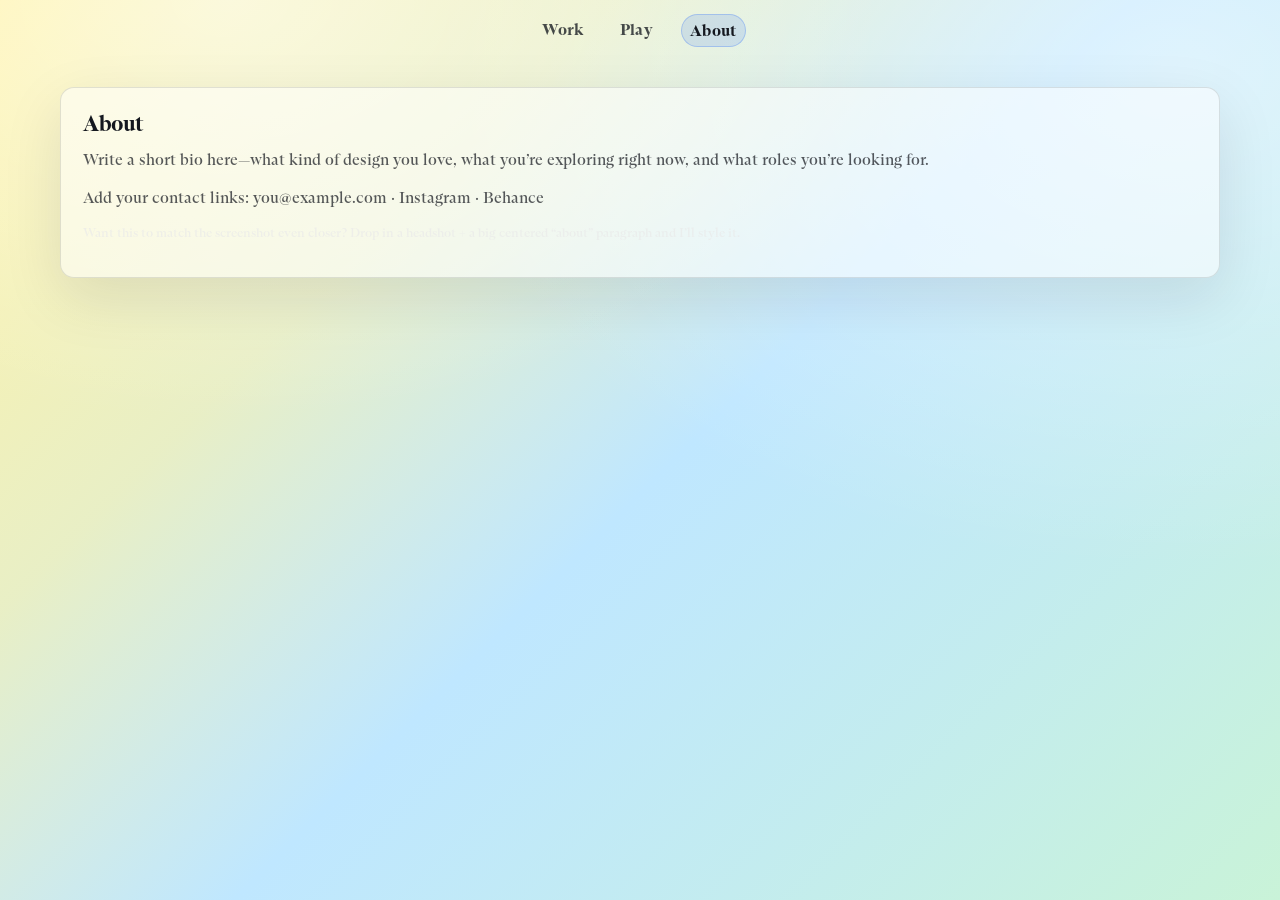
==== about.html @ fd99327b "new" ====
<!doctype html>
<html lang="en">
  <head>
    <meta charset="utf-8" />
    <meta name="viewport" content="width=device-width, initial-scale=1" />
    <title>Portfolio — About</title>
    <meta name="description" content="Graphic design portfolio — About" />
    <link rel="stylesheet" href="styles.css" />
  </head>
  <body>
    <header>
      <div class="wrap">
        <div class="topbar">
          <nav aria-label="Primary">
            <a class="navlink" href="index.html">Work</a>
            <a class="navlink" href="play.html">Play</a>
            <a class="navlink" href="about.html" aria-current="page">About</a>
          </nav>
        </div>
      </div>
    </header>

    <main class="page">
      <div class="wrap">
        <section class="panel">
          <h1>About</h1>
          <p>
            Write a short bio here—what kind of design you love, what you’re exploring right now, and what roles you’re looking for.
          </p>
          <p>
            Add your contact links:
            <a href="mailto:you@example.com">you@example.com</a> ·
            <a href="#" target="_blank" rel="noreferrer">Instagram</a> ·
            <a href="#" target="_blank" rel="noreferrer">Behance</a>
          </p>
          <p class="hint">
            Want this to match the screenshot even closer? Drop in a headshot + a big centered “about” paragraph and I’ll style it.
          </p>
        </section>
      </div>
    </main>
  </body>
</html>
---- styles.css ----
@font-face{
  font-family: "ABC Arizona Serif";
  src: url("assets/fonts/arizona-serif/ABCArizonaSerif-Regular-Trial.otf") format("opentype");
  font-weight: 400;
  font-style: normal;
  font-display: swap;
}
@font-face{
  font-family: "ABC Arizona Serif";
  src: url("assets/fonts/arizona-serif/ABCArizonaSerif-Bold-Trial.otf") format("opentype");
  font-weight: 700;
  font-style: normal;
  font-display: swap;
}

/* Base */
:root{
  --bg1: #fff3a6; /* pastel yellow */
  --bg1b: #bfe7ff; /* light blue */
  --bg2: #c9f3d8; /* light green */
  --text: #15181f;
  --muted: rgba(21,24,31,.72);
  --accent: #0b54ff;
  --titleHover: #ff3b22; /* red-orange */
  --cardRadius: 10px;
  --maxW: 1160px;
}

*{ box-sizing:border-box; }
html,body{ min-height:100%; }
html{
  background:
    radial-gradient(1100px 700px at 18% 0%, rgba(255,255,255,.55), transparent 60%),
    radial-gradient(1200px 800px at 92% 8%, rgba(255,255,255,.50), transparent 62%),
    linear-gradient(
      135deg,
      var(--bg1) 0%,
      color-mix(in srgb, var(--bg1) 65%, var(--bg1b)) 28%,
      var(--bg1b) 52%,
      color-mix(in srgb, var(--bg1b) 60%, var(--bg2)) 74%,
      var(--bg2) 100%
    );
  background-attachment: fixed;
}
body{
  margin:0;
  font-family: "ABC Arizona Serif", ui-serif, Georgia, "Times New Roman", Times, serif;
  min-height: 100vh;
  background: transparent;
  color: var(--text);
}

a{ color: inherit; text-decoration: none; }

/* Layout */
.wrap{
  width: min(var(--maxW), calc(100% - 56px));
  margin: 0 auto;
}

header{
  position: sticky;
  top: 0;
  z-index: 10;
  backdrop-filter: none;
  background: transparent;
  border-bottom: none;
}

.topbar{
  display:flex;
  justify-content:center;
  align-items:center;
  gap: 16px;
  padding: 14px 0;
}

.brand{
  display:flex;
  align-items:center;
  gap: 12px;
  min-width: 180px;
}
.brandMark{
  font-weight: 800;
  letter-spacing: .06em;
  text-transform: uppercase;
  font-size: 22px;
  background: rgba(21,24,31,.92);
  color: #fff;
  padding: 8px 12px;
  border-radius: 8px;
  line-height: 1;
}
.brandSub{
  color: var(--muted);
  font-size: 12px;
  line-height: 1.2;
  max-width: 20ch;
}

nav{
  display:flex;
  gap: 20px;
  justify-content:center;
}
.navlink{
  font-size: 16px;
  letter-spacing: .02em;
  color: rgba(21,24,31,.78);
  padding: 6px 8px;
  border-radius: 999px;
  font-weight: 700;
}
.navlink:hover{ background: rgba(21,24,31,.06); }
.navlink[aria-current="page"]{
  background: rgba(11,84,255,.12);
  color: var(--text);
  border: 1px solid rgba(11,84,255,.22);
}

.sun{
  justify-self:end;
  width: 34px;
  height: 34px;
  border-radius: 999px;
  background:
    radial-gradient(circle at 50% 50%, rgba(0,0,0,.08) 0 34%, transparent 35%),
    radial-gradient(circle at 50% 50%, rgba(255,211,76,1) 0 72%, rgba(255,211,76,.55) 73% 100%);
  box-shadow: 0 0 0 1px rgba(21,24,31,.18), 0 10px 40px rgba(11,84,255,.10);
}
.sun::before{
  content:"";
  display:block;
  width: 100%;
  height: 100%;
  background:
    conic-gradient(from 0deg,
      rgba(255,211,76,.95) 0 10deg, transparent 10deg 20deg,
      rgba(255,211,76,.75) 20deg 30deg, transparent 30deg 40deg,
      rgba(255,211,76,.75) 40deg 50deg, transparent 50deg 60deg,
      rgba(255,211,76,.75) 60deg 70deg, transparent 70deg 80deg,
      rgba(255,211,76,.75) 80deg 90deg, transparent 90deg 100deg,
      rgba(255,211,76,.75) 100deg 110deg, transparent 110deg 120deg,
      rgba(255,211,76,.75) 120deg 130deg, transparent 130deg 140deg,
      rgba(255,211,76,.75) 140deg 150deg, transparent 150deg 160deg,
      rgba(255,211,76,.75) 160deg 170deg, transparent 170deg 180deg,
      rgba(255,211,76,.75) 180deg 190deg, transparent 190deg 200deg,
      rgba(255,211,76,.75) 200deg 210deg, transparent 210deg 220deg,
      rgba(255,211,76,.75) 220deg 230deg, transparent 230deg 240deg,
      rgba(255,211,76,.75) 240deg 250deg, transparent 250deg 260deg,
      rgba(255,211,76,.75) 260deg 270deg, transparent 270deg 280deg,
      rgba(255,211,76,.75) 280deg 290deg, transparent 290deg 300deg,
      rgba(255,211,76,.75) 300deg 310deg, transparent 310deg 320deg,
      rgba(255,211,76,.75) 320deg 330deg, transparent 330deg 340deg,
      rgba(255,211,76,.75) 340deg 350deg, transparent 350deg 360deg);
  mask: radial-gradient(circle at 50% 50%, transparent 0 58%, #000 59%);
  opacity: .9;
}

/* Hero */
.hero{
  padding: 34px 0 22px;
}
.heroInner{
  display:grid;
  grid-template-columns: 1fr;
  gap: 18px;
}
.heroCopy{
  text-align:center;
  max-width: 72ch;
  margin: 0 auto;
}
.heroTitle{
  margin:0;
  font-size: 28px;
  font-weight: 650;
  letter-spacing: -.02em;
}
.heroTitle .accent{
  background: linear-gradient(90deg, rgba(11,84,255,.14), rgba(11,84,255,.04));
  box-shadow: inset 0 -10px 0 rgba(11,84,255,.16);
  border-radius: 6px;
  padding: 0 6px;
}
.heroBody{
  margin: 10px 0 0;
  color: var(--muted);
  font-size: 16px;
  line-height: 1.55;
}

/* Work grid */
.grid{
  padding: 10px 0 60px;
}
.cards{
  display:grid;
  grid-template-columns: repeat(3, minmax(0, 1fr));
  gap: 26px;
}
@media (max-width: 980px){
  .cards{ grid-template-columns: repeat(2, minmax(0, 1fr)); }
}
@media (max-width: 640px){
  .wrap{ width: min(var(--maxW), calc(100% - 34px)); }
  .cards{ grid-template-columns: 1fr; }
}

.card{
  display:flex;
  flex-direction:column;
  gap: 19px;
}
.card--offset{
  transform: translateY(var(--offsetY, 0px));
}
@media (max-width: 980px){
  .card--offset{ transform: none; }
}
.thumb{
  border-radius: 0;
  overflow:hidden;
  background: rgba(255,255,255,.92);
  border: none;
  aspect-ratio: 3 / 4;
  position: relative;
  box-shadow:
    0 20px 45px rgba(0,0,0,.25),
    0 2px 0 rgba(255,255,255,.10) inset;
}
.thumb::after{
  content:"";
  position:absolute;
  inset:0;
  background: radial-gradient(800px 320px at 10% 10%, rgba(255,255,255,.12), transparent 60%);
  pointer-events:none;
}
.thumbImg{
  width:100%;
  height:100%;
  object-fit: cover;
  display:block;
  filter: saturate(1.02) contrast(1.02);
  transform: scale(1);
  transition: transform 220ms ease-in;
}
.thumbImg--contain{
  object-fit: contain;
  background: rgba(255,255,255,.95);
  filter: none;
}
.thumb--contain::after{
  opacity: .35;
}
.thumb .pdfPreview{
  width: 100%;
  height: 100%;
  display: block;
  border: 0;
  pointer-events: none;
  background: #fff;
  transform: scale(1);
  transition: transform 220ms ease-in;
}
.thumb.placeholder{
  background:
    linear-gradient(135deg, rgba(255,255,255,.70), rgba(255,255,255,.22)),
    radial-gradient(700px 400px at 20% 20%, rgba(11,84,255,.12), transparent 55%),
    rgba(255,255,255,.35);
}

.meta{
  display:flex;
  flex-direction:column;
  gap: 4px;
}
.metaTop{
  font-size: 13px;
  color: rgba(21,24,31,.70);
}
.metaTitle{
  font-size: 15px;
  font-weight: 700;
  letter-spacing: -.01em;
  transition: color 220ms ease-in;
}

.cardLink{
  display:block;
  border-radius: 0;
  padding: 10px;
  margin: -10px;
  transition: background .15s ease, transform .15s ease;
}
.cardLink:hover{
  transform: translateY(-1px);
}
.cardLink:hover .thumbImg,
.cardLink:hover .pdfPreview{
  transform: scale(1.04);
}
.cardLink:hover .metaTitle{
  color: var(--titleHover);
}
.cardLink:focus-visible{
  outline: 2px solid rgba(11,84,255,.45);
  outline-offset: 3px;
}

/* Play page */
.playCards{
  user-select: none;
}
.playCards{
  grid-template-columns: 1.15fr 1fr 1fr;
  align-items: start;
}
.playIntro{
  margin: 6px 0 18px;
  font-size: 16px;
  line-height: 1.35;
  color: rgba(21,24,31,.78);
  letter-spacing: .01em;
}
.rippleChar{
  display: inline-block;
  transform: translateY(10px);
  opacity: 0;
}
.rippleReady .rippleChar{
  animation: rippleUp 520ms cubic-bezier(.2,.9,.2,1) forwards;
  animation-delay: calc(var(--i) * 22ms);
}
@keyframes rippleUp{
  0%{ transform: translateY(10px); opacity: 0; }
  55%{ opacity: 1; }
  100%{ transform: translateY(0px); opacity: 1; }
}
.playItem{
  touch-action: none;
  cursor: grab;
  will-change: transform;
  position: relative;
  z-index: 1;
}
.playItem--dragging{
  cursor: grabbing;
}
.playThumb::after{
  opacity: 0;
}
.playThumb .thumbImg{
  object-fit: contain;
  background: transparent;
  filter: none;
}

/* Page content */
.page{
  padding: 26px 0 60px;
}
.panel{
  border-radius: 14px;
  border: 1px solid rgba(21,24,31,.12);
  background: rgba(255,255,255,.52);
  box-shadow: 0 20px 60px rgba(21,24,31,.10);
  padding: 22px;
}
.panel h1{
  margin: 0 0 10px;
  font-size: 22px;
  letter-spacing: -.02em;
}
.panel p{
  margin: 0 0 12px;
  color: var(--muted);
  line-height: 1.6;
}
.panel .hint{
  font-size: 13px;
  color: rgba(233,233,233,.68);
}
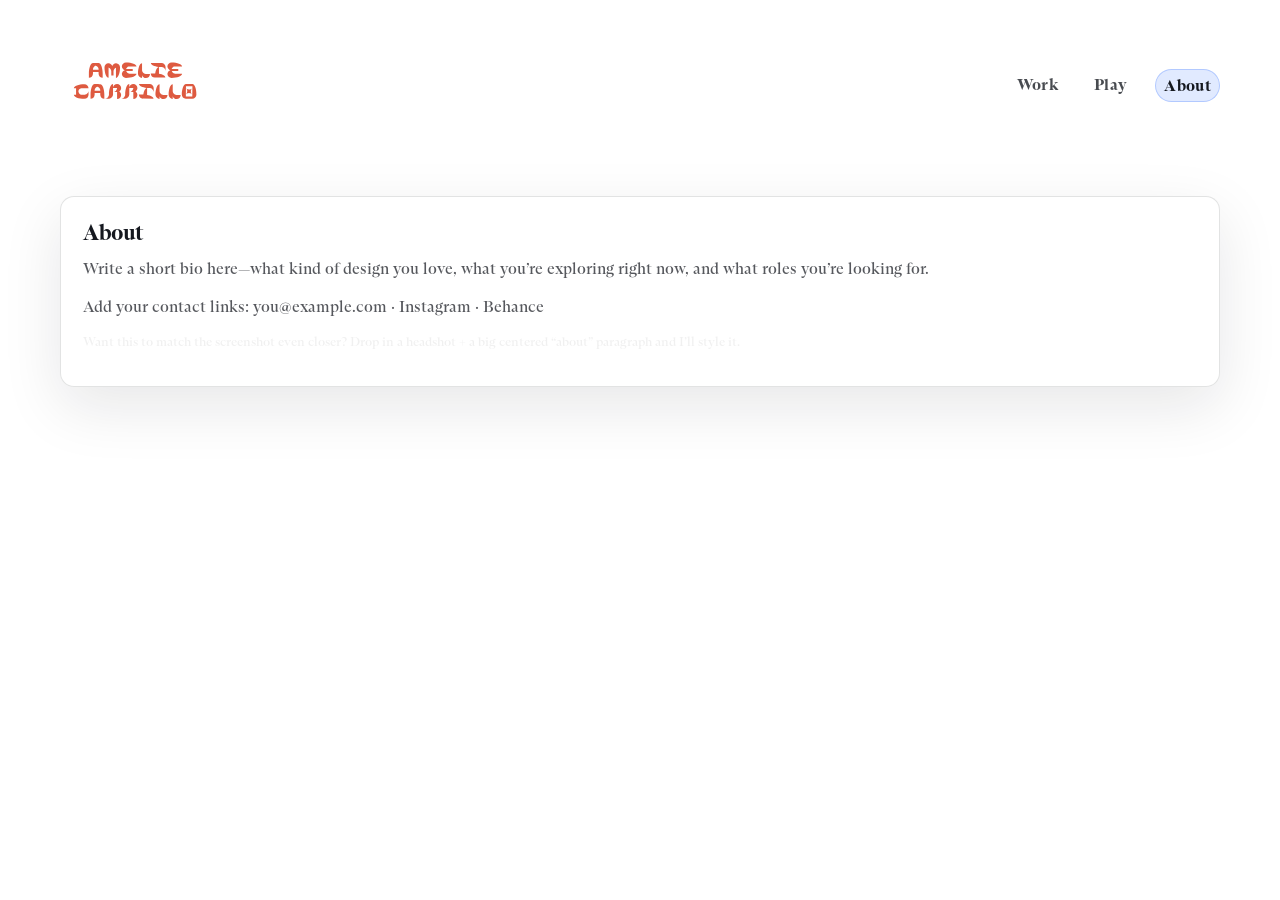
==== commit 2b8eb1d1: "new layout" ====
--- a/about.html
+++ b/about.html
@@ -11,6 +11,9 @@
     <header>
       <div class="wrap">
         <div class="topbar">
+          <a class="cornerLogo" href="index.html" aria-label="Home">
+            <img src="assets/ameliec-02.svg" alt="" />
+          </a>
           <nav aria-label="Primary">
             <a class="navlink" href="index.html">Work</a>
             <a class="navlink" href="play.html">Play</a>
--- a/styles.css
+++ b/styles.css
@@ -29,24 +29,14 @@
 *{ box-sizing:border-box; }
 html,body{ min-height:100%; }
 html{
-  background:
-    radial-gradient(1100px 700px at 18% 0%, rgba(255,255,255,.55), transparent 60%),
-    radial-gradient(1200px 800px at 92% 8%, rgba(255,255,255,.50), transparent 62%),
-    linear-gradient(
-      135deg,
-      var(--bg1) 0%,
-      color-mix(in srgb, var(--bg1) 65%, var(--bg1b)) 28%,
-      var(--bg1b) 52%,
-      color-mix(in srgb, var(--bg1b) 60%, var(--bg2)) 74%,
-      var(--bg2) 100%
-    );
-  background-attachment: fixed;
+  background: #fff;
+  scroll-behavior: smooth;
 }
 body{
   margin:0;
   font-family: "ABC Arizona Serif", ui-serif, Georgia, "Times New Roman", Times, serif;
   min-height: 100vh;
-  background: transparent;
+  background: #fff;
   color: var(--text);
 }
 
@@ -58,21 +48,203 @@
   margin: 0 auto;
 }
 
-header{
-  position: sticky;
-  top: 0;
-  z-index: 10;
+header{ position: static; }
+main{ padding-top: 0; }
+
+/* Home top (SVG layout) */
+.homeTop{
+  min-height: 100vh;
+  display: flex;
+  align-items: center;
+  padding: 24px 0;
+  margin-bottom: 2in;
+}
+.homeTop .wrap{
+  /* ~1cm margins on each side. */
+  width: calc(100% - 2cm);
+  max-width: none;
+}
+.homeStage{
+  position: relative;
+  width: 100%;
+  height: min(92vh, 760px);
+  max-height: 92vh;
+  /* Keep a consistent vertical reading order across breakpoints */
+  --aboutTop: calc(18% + 48px + 1cm);
+  --pinsTop: calc(var(--aboutTop) + 26vh + 1.5cm);
+  /* Group horizontal offsets (move sets toward center together) */
+  --topGroupX: 8%;
+  --pinsGroupX: 6%;
+}
+
+/* Top-left mini nav */
+.homeName{
+  position: absolute;
+  left: 0;
+  top: -44px;
+  z-index: 6;
+  font-weight: 700;
+  font-size: 16px;
+  letter-spacing: .02em;
+  padding: 0;
+  color: rgba(21,24,31,.90);
+}
+.miniNav{
+  position: absolute;
+  right: 0;
+  top: -44px;
+  display: flex;
+  gap: 14px;
+  align-items: center;
+  z-index: 5;
+}
+.miniNavLink{
+  font-weight: 700;
+  font-size: 16px;
+  letter-spacing: .02em;
+  padding: 8px 10px;
+  border-radius: 999px;
+  background: rgba(255,255,255,.86);
+  border: 1px solid rgba(21,24,31,.12);
+}
+.miniNavLink:hover{ background: rgba(21,24,31,.06); }
+.miniNavLink:focus-visible{
+  outline: 2px solid rgba(11,84,255,.45);
+  outline-offset: 3px;
+}
+.homeNametag{
+  position: absolute;
+  left: calc(0% + var(--topGroupX));
+  top: 2%;
+  width: min(70%, 920px);
+  height: auto;
+  transform: rotate(-5deg) scale(1);
+  transform-origin: 10% 10%;
+  z-index: 1;
+}
+.homeAboutText{
+  position: absolute;
+  left: calc(34% + var(--topGroupX));
+  right: auto;
+  top: var(--aboutTop);
+  width: min(66%, 840px);
+  height: auto;
+  transform: rotate(6deg) scale(1);
+  transform-origin: 90% 10%;
+  z-index: 3;
+}
+.homePin{
+  position: absolute;
+  display: inline-flex;
+  align-items: center;
+  justify-content: center;
+  width: min(52%, 700px);
+  height: auto;
+  cursor: pointer;
+  transition: transform 160ms ease;
+}
+.homePin img{
+  transform: scale(1);
+  transform-origin: center;
+}
+.homePin img{
+  width: 100%;
+  height: auto;
+  display: block;
+}
+.homePin:hover{ transform: translateY(-2px); }
+.homePin:focus-visible{
+  outline: 2px solid rgba(11,84,255,.45);
+  outline-offset: 6px;
+  border-radius: 10px;
+}
+.homePin--work{ left: calc(10% + var(--pinsGroupX)); top: 56%; --pin-rot: -8deg; transform: rotate(var(--pin-rot)); }
+.homePin--play{ left: calc(20% + var(--pinsGroupX)); top: 58%; --pin-rot: 8deg; transform: rotate(var(--pin-rot)); }
+.homePin--resume{ left: calc(58% + var(--pinsGroupX)); top: 56%; --pin-rot: -6deg; transform: rotate(var(--pin-rot)); width: min(52%, 700px); }
+
+@media (max-width: 820px){
+  .homeStage{
+    --topGroupX: 4%;
+    --pinsGroupX: 3%;
+  }
+}
+
+.homePin:hover{ transform: translateY(-2px) rotate(var(--pin-rot, 0deg)); }
+
+/* Pins always live under about.svg */
+.homePin--work{ top: calc(var(--pinsTop) - 1cm); z-index: 2; }
+.homePin--play{ top: calc(var(--pinsTop) + 0.4cm); z-index: 2; }
+.homePin--resume{ top: calc(var(--pinsTop) - 0.2cm); z-index: 2; }
+
+@media (max-width: 820px){
+  .homeStage{
+    --pinsTop: calc(var(--aboutTop) + 30vh + 1.5cm);
+  }
+}
+
+@media (max-width: 520px){
+  .homeStage{
+    --pinsTop: calc(var(--aboutTop) + 32vh + 1.5cm);
+  }
+}
+
+@media (max-width: 820px){
+  .homeStage{ height: min(92vh, 680px); }
+  .homeNametag{ width: min(84%, 860px); }
+  .homeAboutText{ width: min(96%, 1120px); top: 26%; }
+  .homePin{ width: min(60%, 700px); }
+  .homePin--work{ left: 6%; top: 62%; }
+  .homePin--play{ left: 38%; top: 66%; }
+  .homePin--resume{ width: min(56%, 700px); left: 58%; top: 52%; }
+}
+@media (max-width: 520px){
+  .wrap{ width: min(var(--maxW), calc(100% - 28px)); }
+  .homeStage{ height: 92vh; }
+  .homeNametag{ left: -2%; top: 0%; width: 104%; }
+  .homeAboutText{ right: -4%; top: 28%; width: 112%; }
+  .homePin{ width: 74vw; }
+  .homePin--work{ left: -2%; top: 62%; }
+  .homePin--play{ left: 28%; top: 66%; }
+  .homePin--resume{ width: 70vw; left: 44%; top: 48%; }
+}
+
+.cornerLogo{
+  display: inline-flex;
+  align-items: center;
+  justify-content: center;
+  width: 150px;
+  height: 150px;
+  padding: 0;
+  border-radius: 0;
+  background: transparent;
   backdrop-filter: none;
-  background: transparent;
-  border-bottom: none;
+  box-shadow: none;
+  flex: 0 0 auto;
+}
+.cornerLogo img{
+  width: 100%;
+  height: 100%;
+  display: block;
+  object-fit: contain;
+}
+.cornerLogo:focus-visible{
+  outline: 2px solid rgba(11,84,255,.55);
+  outline-offset: 4px;
+}
+@media (max-width: 640px){
+  .cornerLogo{
+    width: 112px;
+    height: 112px;
+    border-radius: 0;
+  }
 }
 
 .topbar{
   display:flex;
-  justify-content:center;
+  justify-content:space-between;
   align-items:center;
   gap: 16px;
-  padding: 14px 0;
+  padding: 10px 0;
 }
 
 .brand{
@@ -102,7 +274,7 @@
 nav{
   display:flex;
   gap: 20px;
-  justify-content:center;
+  justify-content:flex-end;
 }
 .navlink{
   font-size: 16px;
@@ -197,7 +369,7 @@
 }
 .cards{
   display:grid;
-  grid-template-columns: repeat(3, minmax(0, 1fr));
+  grid-template-columns: repeat(2, minmax(0, 1fr));
   gap: 26px;
 }
 @media (max-width: 980px){
@@ -206,12 +378,17 @@
 @media (max-width: 640px){
   .wrap{ width: min(var(--maxW), calc(100% - 34px)); }
   .cards{ grid-template-columns: 1fr; }
+
+  /* Tighten the vertical gap between these two specific works when stacked. */
+  .cards > .card[data-work-id="final-102-project"] + .card[data-work-id="fuse-typeface"]{
+    margin-top: -12px;
+  }
 }
 
 .card{
   display:flex;
   flex-direction:column;
-  gap: 19px;
+  gap: 0;
 }
 .card--offset{
   transform: translateY(var(--offsetY, 0px));
@@ -242,9 +419,30 @@
   height:100%;
   object-fit: cover;
   display:block;
-  filter: saturate(1.02) contrast(1.02);
-  transform: scale(1);
+  image-rendering: auto;
+  transform: translateZ(0);
+  backface-visibility: hidden;
   transition: transform 220ms ease-in;
+}
+
+.thumbOverlay{
+  position:absolute;
+  inset:0;
+  display:flex;
+  align-items:flex-end;
+  justify-content:flex-start;
+  padding: 14px;
+  opacity: 0;
+  transition: opacity 180ms ease-in;
+  background: linear-gradient(180deg, rgba(0,0,0,0) 45%, rgba(0,0,0,.42) 100%);
+  pointer-events:none;
+}
+.thumbOverlayTitle{
+  color: rgba(255,255,255,.92);
+  font-size: 16px;
+  font-weight: 700;
+  letter-spacing: -.01em;
+  text-shadow: 0 10px 30px rgba(0,0,0,.35);
 }
 .thumbImg--contain{
   object-fit: contain;
@@ -299,10 +497,11 @@
 }
 .cardLink:hover .thumbImg,
 .cardLink:hover .pdfPreview{
-  transform: scale(1.04);
-}
-.cardLink:hover .metaTitle{
-  color: var(--titleHover);
+  transform: scale(1.02);
+}
+.cardLink:hover .thumbOverlay,
+.cardLink:focus-visible .thumbOverlay{
+  opacity: 1;
 }
 .cardLink:focus-visible{
   outline: 2px solid rgba(11,84,255,.45);
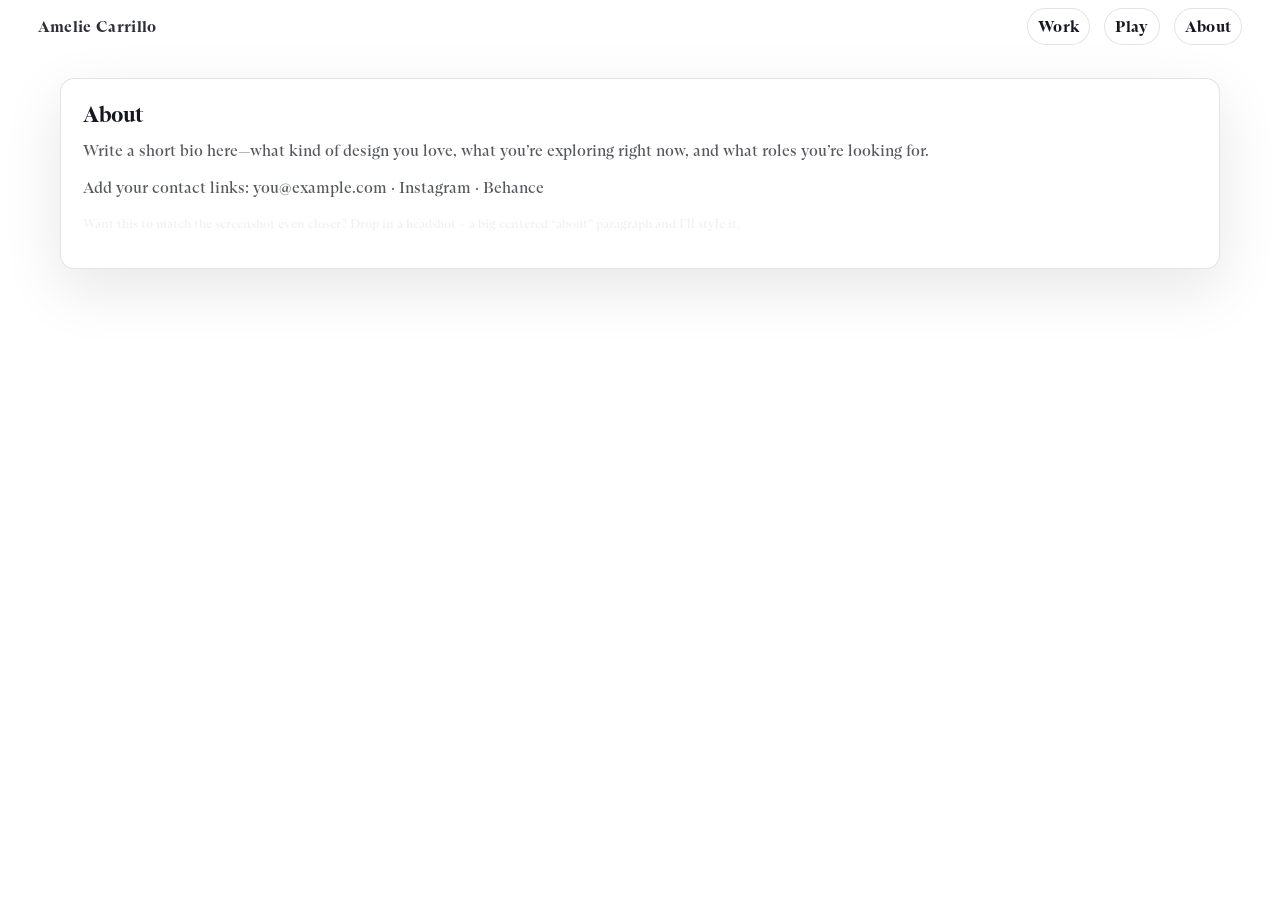
==== commit f88556ec: "new" ====
--- a/about.html
+++ b/about.html
@@ -8,20 +8,14 @@
     <link rel="stylesheet" href="styles.css" />
   </head>
   <body>
-    <header>
-      <div class="wrap">
-        <div class="topbar">
-          <a class="cornerLogo" href="index.html" aria-label="Home">
-            <img src="assets/ameliec-02.svg" alt="" />
-          </a>
-          <nav aria-label="Primary">
-            <a class="navlink" href="index.html">Work</a>
-            <a class="navlink" href="play.html">Play</a>
-            <a class="navlink" href="about.html" aria-current="page">About</a>
-          </nav>
-        </div>
-      </div>
-    </header>
+    <div class="homeTopBar" aria-label="Top navigation">
+      <a class="homeName" href="index.html#top">Amelie Carrillo</a>
+      <nav class="miniNav" aria-label="Primary">
+        <a class="miniNavLink" href="index.html#workStart">Work</a>
+        <a class="miniNavLink" href="play.html">Play</a>
+        <a class="miniNavLink" href="about.html" aria-current="page">About</a>
+      </nav>
+    </div>
 
     <main class="page">
       <div class="wrap">
--- a/styles.css
+++ b/styles.css
@@ -38,9 +38,30 @@
   min-height: 100vh;
   background: #fff;
   color: var(--text);
+  cursor: url("assets/cursor.svg") 8 8, auto;
 }
 
 a{ color: inherit; text-decoration: none; }
+
+/* Use custom cursor on interactive elements too */
+a, button, [role="button"], .homePin, .miniNavLink, .siteTopNav a{
+  cursor: url("assets/cursor.svg") 8 8, pointer;
+}
+
+/* Play page background (match Play card colors) */
+body.playPage{
+  background:
+    radial-gradient(900px 520px at 45% 38%, rgba(119,192,67,.65), transparent 62%),
+    radial-gradient(1100px 700px at 70% 60%, rgba(254,238,64,.70), transparent 60%),
+    #fff;
+}
+
+html.playPage{
+  background:
+    radial-gradient(900px 520px at 45% 38%, rgba(119,192,67,.65), transparent 62%),
+    radial-gradient(1100px 700px at 70% 60%, rgba(254,238,64,.70), transparent 60%),
+    #fff;
+}
 
 /* Layout */
 .wrap{
@@ -51,6 +72,28 @@
 header{ position: static; }
 main{ padding-top: 0; }
 
+/* Top corners bar (Play/About) aligned like index */
+.homeTopBar{
+  position: fixed;
+  top: 0.2cm;
+  left: 1cm;
+  right: 1cm;
+  z-index: 2500;
+}
+.homeTopBar .homeName,
+.homeTopBar .miniNav{
+  position: static;
+}
+.homeTopBar{
+  display: flex;
+  align-items: center;
+  justify-content: space-between;
+  gap: 16px;
+}
+/* Avoid content under fixed bar on non-index pages */
+.homeTopBar + main{
+  padding-top: calc(1cm + 40px);
+}
 /* Home top (SVG layout) */
 .homeTop{
   min-height: 100vh;
@@ -183,29 +226,150 @@
 }
 
 @media (max-width: 520px){
+  /* Thin screens: stack squares assets vertically (no overlap) */
+  .homeTop{ margin-bottom: 1.2in; }
+
   .homeStage{
-    --pinsTop: calc(var(--aboutTop) + 32vh + 1.5cm);
-  }
-}
-
-@media (max-width: 820px){
-  .homeStage{ height: min(92vh, 680px); }
-  .homeNametag{ width: min(84%, 860px); }
-  .homeAboutText{ width: min(96%, 1120px); top: 26%; }
-  .homePin{ width: min(60%, 700px); }
-  .homePin--work{ left: 6%; top: 62%; }
-  .homePin--play{ left: 38%; top: 66%; }
-  .homePin--resume{ width: min(56%, 700px); left: 58%; top: 52%; }
-}
-@media (max-width: 520px){
-  .wrap{ width: min(var(--maxW), calc(100% - 28px)); }
-  .homeStage{ height: 92vh; }
-  .homeNametag{ left: -2%; top: 0%; width: 104%; }
-  .homeAboutText{ right: -4%; top: 28%; width: 112%; }
-  .homePin{ width: 74vw; }
-  .homePin--work{ left: -2%; top: 62%; }
-  .homePin--play{ left: 28%; top: 66%; }
-  .homePin--resume{ width: 70vw; left: 44%; top: 48%; }
+    height: auto;
+    max-height: none;
+    display: flex;
+    flex-direction: column;
+    align-items: center;
+    justify-content: flex-start;
+    gap: 6px;
+    padding-top: 56px;
+  }
+
+  .homeNametag,
+  .homeAboutText,
+  .homePin{
+    position: static;
+    left: auto;
+    right: auto;
+    top: auto;
+  }
+
+  .homeNametag{
+    width: min(92vw, 520px);
+    transform: rotate(-5deg) scale(1);
+  }
+
+  .homeAboutText{
+    width: min(92vw, 520px);
+    transform: rotate(6deg) scale(1);
+  }
+
+  .homePin{
+    width: min(84vw, 420px);
+    transform: rotate(var(--pin-rot, 0deg));
+  }
+}
+
+/* Text logo replacement */
+.cornerLogoText{
+  font-weight: 700;
+  font-size: 16px;
+  letter-spacing: .02em;
+  padding: 8px 0;
+  display: inline-flex;
+  align-items: center;
+  color: rgba(21,24,31,.90);
+}
+
+/* Work modal (full page overlay) */
+.workModalOverlay{
+  position: fixed;
+  inset: 0;
+  background: rgba(0,0,0,.06);
+  z-index: 4000;
+  opacity: 0;
+  transition: opacity 220ms ease;
+}
+.workModalOverlay--open{ opacity: 1; }
+.workModal{
+  position: absolute;
+  inset: 0;
+  background: #fff;
+  border-left: 1px solid rgba(21,24,31,.10);
+  border-right: 1px solid rgba(21,24,31,.10);
+  transform: translateY(14px);
+  transition: transform 220ms ease;
+  overflow: auto;
+}
+.workModalOverlay--open .workModal{ transform: translateY(0px); }
+.workModalTop{
+  position: sticky;
+  top: 0;
+  z-index: 2;
+  display: flex;
+  align-items: center;
+  justify-content: space-between;
+  gap: 16px;
+  padding: 12px 18px;
+  background: rgba(255,255,255,.95);
+  border-bottom: 1px solid rgba(21,24,31,.10);
+}
+.workModalTopTitle{
+  font-weight: 700;
+  font-size: 16px;
+  letter-spacing: .01em;
+}
+.workModalClose{
+  appearance: none;
+  border: 0;
+  background: transparent;
+  font: inherit;
+  font-weight: 700;
+  cursor: pointer;
+  padding: 6px 8px;
+  border-radius: 10px;
+}
+.workModalClose:hover{ background: rgba(21,24,31,.06); }
+.workModalBody{
+  padding: 18px;
+  display: grid;
+  grid-template-columns: minmax(260px, 360px) 1fr;
+  gap: 18px;
+  align-items: start;
+}
+.workMetaDate{
+  font-size: 13px;
+  color: rgba(21,24,31,.75);
+  margin-bottom: 10px;
+  font-weight: 700;
+}
+.workMetaDesc{
+  font-size: 13px;
+  color: rgba(21,24,31,.75);
+  line-height: 1.55;
+  margin-bottom: 14px;
+}
+.workModalStack{
+  display: grid;
+  gap: 12px;
+}
+.workModalStack img{
+  width: 100%;
+  height: auto;
+  display: block;
+  border: 1px solid rgba(21,24,31,.10);
+  background: #fff;
+}
+.workModalRight{
+  display: grid;
+  grid-template-columns: repeat(2, minmax(0, 1fr));
+  gap: 12px;
+}
+.workModalRight img{
+  width: 100%;
+  height: auto;
+  display: block;
+  border: 1px solid rgba(21,24,31,.10);
+  background: #fff;
+}
+@media (max-width: 860px){
+  .workModalBody{ grid-template-columns: 1fr; }
+  .workModalRight{ grid-template-columns: 1fr; }
 }
 
 .cornerLogo{
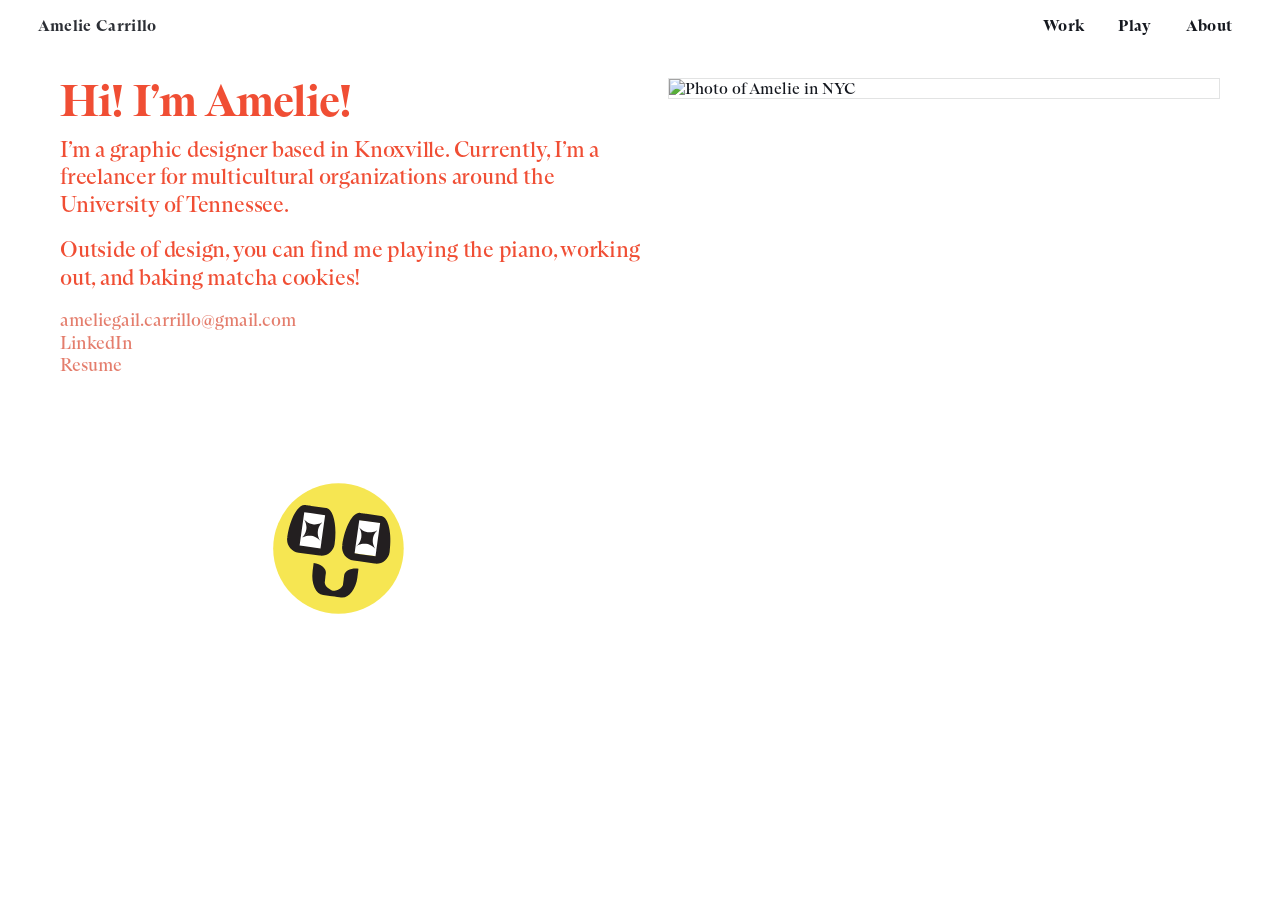
==== commit 7afd3d78: "Update portfolio layout, modals, and assets. Adds responsive home/play/about updates, work modal ove" ====
--- a/about.html
+++ b/about.html
@@ -17,25 +17,30 @@
       </nav>
     </div>
 
-    <main class="page">
-      <div class="wrap">
-        <section class="panel">
-          <h1>About</h1>
-          <p>
-            Write a short bio here—what kind of design you love, what you’re exploring right now, and what roles you’re looking for.
+    <main class="aboutPage">
+      <div class="wrap aboutLayout">
+        <section class="aboutCopy" aria-label="About text">
+          <h1 class="aboutTitle" data-letter-animate>Hi! I’m Amelie!</h1>
+          <p class="aboutBody">
+            I’m a graphic designer based in Knoxville. Currently, I’m a freelancer for multicultural organizations around the University of Tennessee.
           </p>
-          <p>
-            Add your contact links:
-            <a href="mailto:you@example.com">you@example.com</a> ·
-            <a href="#" target="_blank" rel="noreferrer">Instagram</a> ·
-            <a href="#" target="_blank" rel="noreferrer">Behance</a>
+          <p class="aboutBody">
+            Outside of design, you can find me playing the piano, working out, and baking matcha cookies!
           </p>
-          <p class="hint">
-            Want this to match the screenshot even closer? Drop in a headshot + a big centered “about” paragraph and I’ll style it.
-          </p>
+          <div class="aboutLinks" aria-label="Contact links">
+            <a href="mailto:ameliegail.carrillo@gmail.com">ameliegail.carrillo@gmail.com</a><br />
+            <a href="https://linkedin.com/in/ameliecarrillo" target="_blank" rel="noreferrer">LinkedIn</a><br />
+            <a href="https://drive.google.com/file/d/1_41f3-xOZ6a-JOmzIj82cg8V7iNymcOF/view?usp=sharing" target="_blank" rel="noreferrer">Resume</a><br />
+            <img class="aboutSmiley" src="assets/smiley.svg" alt="" aria-hidden="true" />
+          </div>
+        </section>
+
+        <section class="aboutPhoto" aria-label="Photo">
+          <img src="assets/nyc amelie.jpg" alt="Photo of Amelie in NYC" />
         </section>
       </div>
     </main>
+    <script src="about.js"></script>
   </body>
 </html>
 
--- a/styles.css
+++ b/styles.css
@@ -22,6 +22,7 @@
   --muted: rgba(21,24,31,.72);
   --accent: #0b54ff;
   --titleHover: #ff3b22; /* red-orange */
+  --nametagRed: #f04e34;
   --cardRadius: 10px;
   --maxW: 1160px;
 }
@@ -51,16 +52,16 @@
 /* Play page background (match Play card colors) */
 body.playPage{
   background:
-    radial-gradient(900px 520px at 45% 38%, rgba(119,192,67,.65), transparent 62%),
-    radial-gradient(1100px 700px at 70% 60%, rgba(254,238,64,.70), transparent 60%),
-    #fff;
+    radial-gradient(900px 520px at 45% 38%, rgba(119,192,67,.78), rgba(119,192,67,0) 62%),
+    radial-gradient(1100px 700px at 70% 60%, rgba(254,238,64,.88), rgba(254,238,64,0) 60%),
+    linear-gradient(135deg, #77c043 0%, #feee40 100%);
 }
 
 html.playPage{
   background:
-    radial-gradient(900px 520px at 45% 38%, rgba(119,192,67,.65), transparent 62%),
-    radial-gradient(1100px 700px at 70% 60%, rgba(254,238,64,.70), transparent 60%),
-    #fff;
+    radial-gradient(900px 520px at 45% 38%, rgba(119,192,67,.78), rgba(119,192,67,0) 62%),
+    radial-gradient(1100px 700px at 70% 60%, rgba(254,238,64,.88), rgba(254,238,64,0) 60%),
+    linear-gradient(135deg, #77c043 0%, #feee40 100%);
 }
 
 /* Layout */
@@ -98,8 +99,8 @@
 .homeTop{
   min-height: 100vh;
   display: flex;
-  align-items: center;
-  padding: 24px 0;
+  align-items: flex-start;
+  padding: 8px 0 24px;
   margin-bottom: 2in;
 }
 .homeTop .wrap{
@@ -112,6 +113,7 @@
   width: 100%;
   height: min(92vh, 760px);
   max-height: 92vh;
+  padding-top: 0.2cm;
   /* Keep a consistent vertical reading order across breakpoints */
   --aboutTop: calc(18% + 48px + 1cm);
   --pinsTop: calc(var(--aboutTop) + 26vh + 1.5cm);
@@ -124,7 +126,7 @@
 .homeName{
   position: absolute;
   left: 0;
-  top: -44px;
+  top: 0;
   z-index: 6;
   font-weight: 700;
   font-size: 16px;
@@ -132,10 +134,11 @@
   padding: 0;
   color: rgba(21,24,31,.90);
 }
+.homeName:hover{ color: var(--nametagRed); }
 .miniNav{
   position: absolute;
   right: 0;
-  top: -44px;
+  top: 0;
   display: flex;
   gap: 14px;
   align-items: center;
@@ -146,11 +149,11 @@
   font-size: 16px;
   letter-spacing: .02em;
   padding: 8px 10px;
-  border-radius: 999px;
-  background: rgba(255,255,255,.86);
-  border: 1px solid rgba(21,24,31,.12);
-}
-.miniNavLink:hover{ background: rgba(21,24,31,.06); }
+  border-radius: 0;
+  background: transparent;
+  border: 0;
+}
+.miniNavLink:hover{ color: var(--nametagRed); }
 .miniNavLink:focus-visible{
   outline: 2px solid rgba(11,84,255,.45);
   outline-offset: 3px;
@@ -175,6 +178,56 @@
   transform: rotate(6deg) scale(1);
   transform-origin: 90% 10%;
   z-index: 3;
+}
+
+/* Scope about.svg classes so they don't collide */
+.homeAboutText .cls-1{ fill:#fff; font-size:18px; }
+.homeAboutText .cls-2{ fill:#cd622d; }
+.homeAboutText .cls-3{ fill:#fbb040; }
+.homeAboutText .cls-4{ letter-spacing:0em; }
+.homeAboutText .cls-5,
+.homeAboutText .cls-6{ font-family: ABCArizonaSerifUnlicensedTrial-Bold, 'ABC Arizona Serif Unlicensed Trial'; font-weight:700; }
+.homeAboutText .cls-6{ letter-spacing:.01em; }
+.homeAboutText .cls-7,
+.homeAboutText .cls-8,
+.homeAboutText .cls-9,
+.homeAboutText .cls-10,
+.homeAboutText .cls-11{ font-family: ABCArizonaSerifUnlicensedTrial-Regular, 'ABC Arizona Serif Unlicensed Trial'; }
+.homeAboutText .cls-8,
+.homeAboutText .cls-20{ letter-spacing:-.01em; }
+.homeAboutText .cls-9,
+.homeAboutText .cls-22{ letter-spacing:0em; }
+.homeAboutText .cls-10,
+.homeAboutText .cls-14{ letter-spacing:-.02em; }
+.homeAboutText .cls-11{ letter-spacing:-.03em; }
+.homeAboutText .cls-12,
+.homeAboutText .cls-13{ letter-spacing:-.02em; }
+.homeAboutText .cls-15{ letter-spacing:-.01em; }
+.homeAboutText .cls-16,
+.homeAboutText .cls-17,
+.homeAboutText .cls-18,
+.homeAboutText .cls-19{ letter-spacing:-.03em; }
+.homeAboutText .cls-21,
+.homeAboutText .cls-22,
+.homeAboutText .cls-23{ letter-spacing:0em; }
+
+/* Letter-by-letter SVG text reveal on index */
+.homeSvgText .svgLetter{
+  opacity: 0;
+  animation: svgLetterIn 420ms ease forwards;
+  animation-delay: calc(var(--i) * 22ms);
+}
+@keyframes svgLetterIn{
+  from{ opacity: 0; transform: translateY(4px); }
+  to{ opacity: 1; transform: translateY(0px); }
+}
+
+/* About page letter animation */
+.textLetter{
+  display: inline-block;
+  opacity: 0;
+  animation: svgLetterIn 420ms ease forwards;
+  animation-delay: calc(var(--i) * 18ms);
 }
 .homePin{
   position: absolute;
@@ -355,6 +408,13 @@
   border: 1px solid rgba(21,24,31,.10);
   background: #fff;
 }
+.workModalStack video{
+  width: 100%;
+  height: auto;
+  display: block;
+  border: 1px solid rgba(21,24,31,.10);
+  background: #fff;
+}
 .workModalRight{
   display: grid;
   grid-template-columns: repeat(2, minmax(0, 1fr));
@@ -363,6 +423,20 @@
 .workModalRight img{
   width: 100%;
   height: auto;
+  display: block;
+  border: 1px solid rgba(21,24,31,.10);
+  background: #fff;
+}
+.workModalRight video{
+  width: 100%;
+  height: auto;
+  display: block;
+  border: 1px solid rgba(21,24,31,.10);
+  background: #fff;
+}
+.workMediaPdf{
+  width: 100%;
+  height: min(70vh, 720px);
   display: block;
   border: 1px solid rgba(21,24,31,.10);
   background: #fff;
@@ -445,9 +519,10 @@
   letter-spacing: .02em;
   color: rgba(21,24,31,.78);
   padding: 6px 8px;
-  border-radius: 999px;
-  font-weight: 700;
-}
+  border-radius: 0;
+  font-weight: 700;
+}
+.navlink:hover{ color: var(--nametagRed); background: transparent; }
 .navlink:hover{ background: rgba(21,24,31,.06); }
 .navlink[aria-current="page"]{
   background: rgba(11,84,255,.12);
@@ -536,6 +611,11 @@
   grid-template-columns: repeat(2, minmax(0, 1fr));
   gap: 26px;
 }
+
+/* Allow specific works to span both columns */
+.card--fullRow{
+  grid-column: 1 / -1;
+}
 @media (max-width: 980px){
   .cards{ grid-template-columns: repeat(2, minmax(0, 1fr)); }
 }
@@ -587,6 +667,29 @@
   transform: translateZ(0);
   backface-visibility: hidden;
   transition: transform 220ms ease-in;
+}
+
+.thumbVideo{
+  width: 100%;
+  height: 100%;
+  display: block;
+  object-fit: cover;
+  opacity: 0;
+  transition: opacity 160ms ease;
+  position: absolute;
+  inset: 0;
+}
+
+.thumbPoster{
+  width: 100%;
+  height: 100%;
+  display: block;
+  object-fit: cover;
+}
+
+.cardLink:hover .thumbVideo,
+.cardLink:focus-visible .thumbVideo{
+  opacity: 1;
 }
 
 .thumbOverlay{
@@ -677,9 +780,54 @@
   user-select: none;
 }
 .playCards{
-  grid-template-columns: 1.15fr 1fr 1fr;
-  align-items: start;
-}
+  grid-template-columns: repeat(auto-fit, minmax(240px, 1fr));
+  align-items: stretch;
+  gap: 1cm;
+  grid-auto-flow: dense;
+  margin-top: 1vh;
+}
+.playHeaderRow{
+  display: flex;
+  align-items: center;
+  justify-content: center;
+  gap: 16px;
+  margin: 4vh 0 2vh;
+}
+.playTitleSvg{
+  display: block;
+  width: min(640px, 92vw);
+  height: auto;
+  margin: 0;
+  transform-origin: 30% 60%;
+  transform: rotate(0deg);
+}
+@keyframes playWiggle{
+  0%{ transform: rotate(0deg); }
+  25%{ transform: rotate(-2deg); }
+  55%{ transform: rotate(2deg); }
+  100%{ transform: rotate(0deg); }
+}
+.playTitleSvg:hover{
+  animation: playWiggle 260ms ease-in-out 1;
+}
+
+/* greenplay.svg scoped styles */
+.playTitleSvg .cls-1{ fill:#fff; font-family: ABCArizonaSerifUnlicensedTrial-Regular, 'ABC Arizona Serif Unlicensed Trial'; font-size: 18px; }
+.playTitleSvg .cls-14{ fill:#009444; }
+.playTitleSvg .cls-15{ fill:#39b54a; }
+.playTitleSvg .cls-2{ letter-spacing:-.02em; }
+.playTitleSvg .cls-3{ letter-spacing:-.02em; }
+.playTitleSvg .cls-4{ letter-spacing:-.01em; }
+.playTitleSvg .cls-5{ letter-spacing:-.01em; }
+.playTitleSvg .cls-6{ letter-spacing:-.03em; }
+.playTitleSvg .cls-7{ letter-spacing:-.03em; }
+.playTitleSvg .cls-8{ letter-spacing:0em; }
+.playTitleSvg .cls-9{ letter-spacing:-.01em; }
+.playTitleSvg .cls-10{ letter-spacing:0em; }
+.playTitleSvg .cls-11{ letter-spacing:0em; }
+.playTitleSvg .cls-12{ letter-spacing:0em; }
+.playTitleSvg .cls-13{ letter-spacing:0em; }
+
 .playIntro{
   margin: 6px 0 18px;
   font-size: 16px;
@@ -715,14 +863,69 @@
   opacity: 0;
 }
 .playThumb .thumbImg{
-  object-fit: contain;
-  background: transparent;
+  object-fit: cover;
+  background: #fff;
   filter: none;
 }
 
 /* Page content */
 .page{
   padding: 26px 0 60px;
+}
+.aboutPage{
+  padding: 34px 0 70px;
+}
+.aboutLayout{
+  display: grid;
+  grid-template-columns: 1.05fr 1fr;
+  gap: 28px;
+  align-items: start;
+}
+.aboutCopy{
+  color: var(--nametagRed);
+}
+.aboutTitle{
+  margin: 0 0 12px;
+  font-size: 44px;
+  font-weight: 700;
+  letter-spacing: -.02em;
+  line-height: 1.05;
+}
+.aboutBody{
+  margin: 0 0 18px;
+  font-size: 22px;
+  line-height: 1.25;
+  letter-spacing: -.01em;
+}
+.aboutLinks{
+  margin-top: 10px;
+  font-size: 18px;
+  line-height: 1.25;
+  color: rgba(217,75,51,.72);
+}
+.aboutLinks a:hover{ text-decoration: underline; }
+.aboutSmiley{
+  display: block;
+  width: min(560px, 70vw);
+  height: auto;
+  margin-top: 10px;
+  transform-origin: 50% 50%;
+}
+.aboutSmiley:hover{
+  animation: smileyWiggle 320ms ease-in-out 1;
+  transform: scale(1.15);
+}
+.aboutPhoto img{
+  width: 100%;
+  height: auto;
+  display: block;
+  border: 1px solid rgba(21,24,31,.12);
+  background: #fff;
+}
+@media (max-width: 860px){
+  .aboutLayout{ grid-template-columns: 1fr; }
+  .aboutTitle{ font-size: 38px; }
+  .aboutBody{ font-size: 20px; }
 }
 .panel{
   border-radius: 14px;
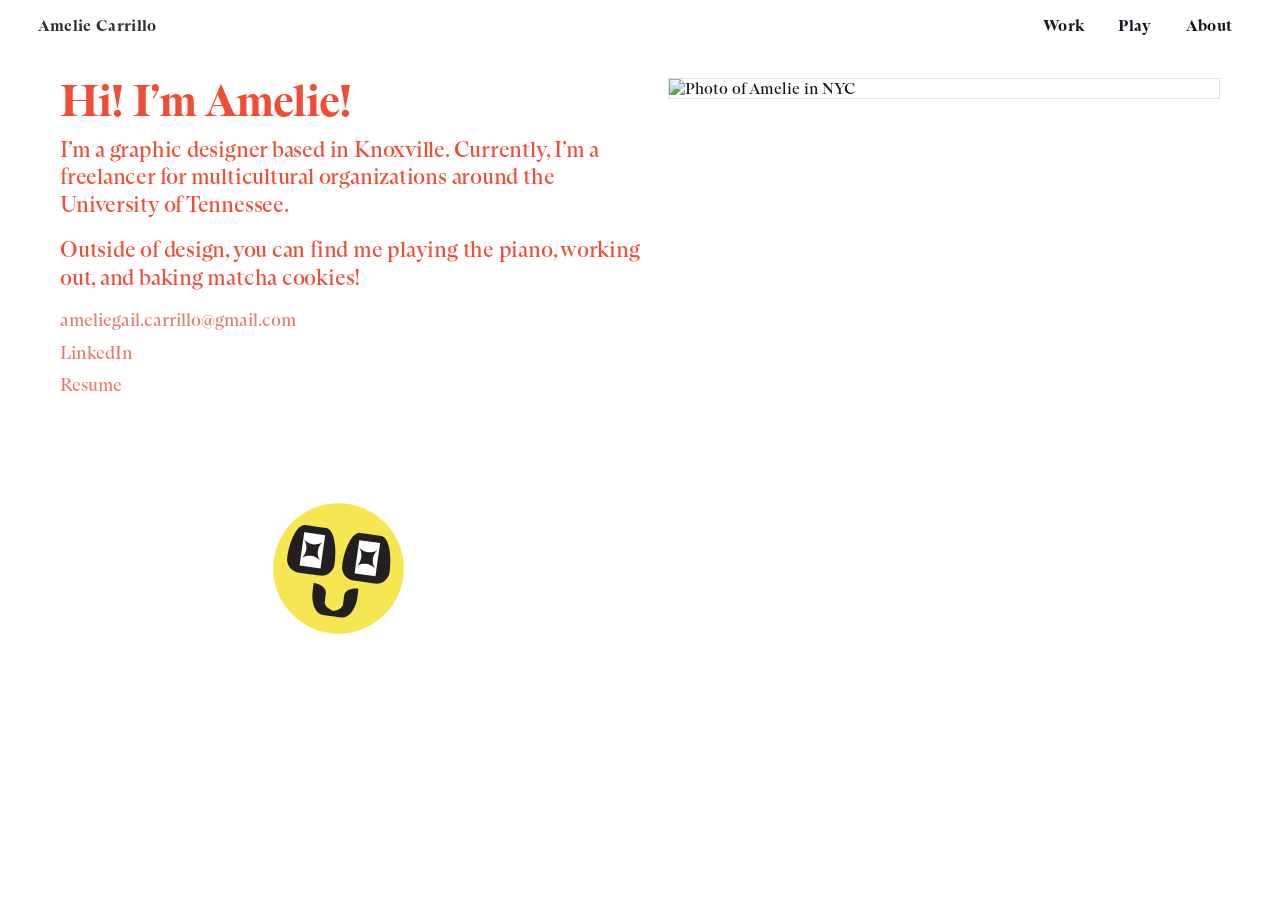
==== commit be0e4474: "spacing" ====
--- a/about.html
+++ b/about.html
@@ -5,6 +5,7 @@
     <meta name="viewport" content="width=device-width, initial-scale=1" />
     <title>Portfolio — About</title>
     <meta name="description" content="Graphic design portfolio — About" />
+    <link rel="icon" href="assets/cursor.svg" type="image/svg+xml" />
     <link rel="stylesheet" href="styles.css" />
   </head>
   <body>
@@ -28,9 +29,9 @@
             Outside of design, you can find me playing the piano, working out, and baking matcha cookies!
           </p>
           <div class="aboutLinks" aria-label="Contact links">
-            <a href="mailto:ameliegail.carrillo@gmail.com">ameliegail.carrillo@gmail.com</a><br />
-            <a href="https://linkedin.com/in/ameliecarrillo" target="_blank" rel="noreferrer">LinkedIn</a><br />
-            <a href="https://drive.google.com/file/d/1_41f3-xOZ6a-JOmzIj82cg8V7iNymcOF/view?usp=sharing" target="_blank" rel="noreferrer">Resume</a><br />
+            <a href="mailto:ameliegail.carrillo@gmail.com">ameliegail.carrillo@gmail.com</a>
+            <a href="https://linkedin.com/in/ameliecarrillo" target="_blank" rel="noreferrer">LinkedIn</a>
+            <a href="https://drive.google.com/file/d/1_41f3-xOZ6a-JOmzIj82cg8V7iNymcOF/view?usp=sharing" target="_blank" rel="noreferrer">Resume</a>
             <img class="aboutSmiley" src="assets/smiley.svg" alt="" aria-hidden="true" />
           </div>
         </section>
@@ -41,6 +42,7 @@
       </div>
     </main>
     <script src="about.js"></script>
+    <script src="cursor-star.js"></script>
   </body>
 </html>
 
--- a/styles.css
+++ b/styles.css
@@ -23,6 +23,8 @@
   --accent: #0b54ff;
   --titleHover: #ff3b22; /* red-orange */
   --nametagRed: #f04e34;
+  /* Default cursor when large star follower is inactive (see cursor-star.js) */
+  --siteCursor: url("assets/cursor.svg") 16 16, auto;
   --cardRadius: 10px;
   --maxW: 1160px;
 }
@@ -32,6 +34,7 @@
 html{
   background: #fff;
   scroll-behavior: smooth;
+  cursor: var(--siteCursor);
 }
 body{
   margin:0;
@@ -39,14 +42,47 @@
   min-height: 100vh;
   background: #fff;
   color: var(--text);
-  cursor: url("assets/cursor.svg") 8 8, auto;
 }
 
 a{ color: inherit; text-decoration: none; }
 
-/* Use custom cursor on interactive elements too */
-a, button, [role="button"], .homePin, .miniNavLink, .siteTopNav a{
-  cursor: url("assets/cursor.svg") 8 8, pointer;
+/* Ensure the custom cursor applies everywhere (inherits from <html>). */
+*,
+*::before,
+*::after{
+  cursor: inherit !important;
+}
+
+/* Larger star follows the pointer (fine pointers only; cursor-star.js toggles class) */
+html.siteCursorStarActive{
+  cursor: none !important;
+}
+html.siteCursorStarActive *,
+html.siteCursorStarActive *::before,
+html.siteCursorStarActive *::after{
+  cursor: none !important;
+}
+#siteCursorStar{
+  position: fixed;
+  left: 0;
+  top: 0;
+  z-index: 2147483000;
+  pointer-events: none;
+  opacity: 0;
+  transition: opacity 0.1s ease, transform 0.08s ease;
+}
+#siteCursorStar.siteCursorStar--visible{
+  opacity: 1;
+}
+#siteCursorStar.siteCursorStar--press img{
+  transform: translate(-50%, -50%) scale(0.92);
+}
+#siteCursorStar img{
+  display: block;
+  width: 56px;
+  height: 56px;
+  transform: translate(-50%, -50%);
+  filter: drop-shadow(0 2px 4px rgba(0, 0, 0, 0.22));
 }
 
 /* Play page background (match Play card colors) */
@@ -122,12 +158,22 @@
   --pinsGroupX: 6%;
 }
 
-/* Top-left mini nav */
-.homeName{
+/* Top bar: name + Work / Play / About (one row, no overlap on narrow viewports) */
+.homeTopRow{
   position: absolute;
   left: 0;
+  right: 0;
   top: 0;
+  display: flex;
+  justify-content: space-between;
+  align-items: center;
+  gap: 12px;
   z-index: 6;
+}
+.homeName{
+  position: static;
+  flex: 1 1 auto;
+  min-width: 0;
   font-weight: 700;
   font-size: 16px;
   letter-spacing: .02em;
@@ -136,13 +182,12 @@
 }
 .homeName:hover{ color: var(--nametagRed); }
 .miniNav{
-  position: absolute;
-  right: 0;
-  top: 0;
+  position: static;
+  flex: 0 0 auto;
   display: flex;
   gap: 14px;
   align-items: center;
-  z-index: 5;
+  flex-shrink: 0;
 }
 .miniNavLink{
   font-weight: 700;
@@ -152,6 +197,7 @@
   border-radius: 0;
   background: transparent;
   border: 0;
+  white-space: nowrap;
 }
 .miniNavLink:hover{ color: var(--nametagRed); }
 .miniNavLink:focus-visible{
@@ -236,7 +282,6 @@
   justify-content: center;
   width: min(52%, 700px);
   height: auto;
-  cursor: pointer;
   transition: transform 160ms ease;
 }
 .homePin img{
@@ -258,13 +303,6 @@
 .homePin--play{ left: calc(20% + var(--pinsGroupX)); top: 58%; --pin-rot: 8deg; transform: rotate(var(--pin-rot)); }
 .homePin--resume{ left: calc(58% + var(--pinsGroupX)); top: 56%; --pin-rot: -6deg; transform: rotate(var(--pin-rot)); width: min(52%, 700px); }
 
-@media (max-width: 820px){
-  .homeStage{
-    --topGroupX: 4%;
-    --pinsGroupX: 3%;
-  }
-}
-
 .homePin:hover{ transform: translateY(-2px) rotate(var(--pin-rot, 0deg)); }
 
 /* Pins always live under about.svg */
@@ -272,15 +310,9 @@
 .homePin--play{ top: calc(var(--pinsTop) + 0.4cm); z-index: 2; }
 .homePin--resume{ top: calc(var(--pinsTop) - 0.2cm); z-index: 2; }
 
-@media (max-width: 820px){
-  .homeStage{
-    --pinsTop: calc(var(--aboutTop) + 30vh + 1.5cm);
-  }
-}
-
-@media (max-width: 520px){
-  /* Thin screens: stack squares assets vertically (no overlap) */
-  .homeTop{ margin-bottom: 1.2in; }
+@media (max-width: 680px){
+  /* Phones / narrow viewports: header in flow, stack cards with tighter vertical rhythm */
+  .homeTop{ margin-bottom: 0.85in; }
 
   .homeStage{
     height: auto;
@@ -289,8 +321,31 @@
     flex-direction: column;
     align-items: center;
     justify-content: flex-start;
-    gap: 6px;
-    padding-top: 56px;
+    gap: 0;
+    padding-top: 8px;
+  }
+
+  .homeTopRow{
+    position: static;
+    width: 100%;
+    max-width: min(92vw, 560px);
+    margin: 0 auto 6px;
+    padding: 0 6px;
+    box-sizing: border-box;
+  }
+
+  .homeName{
+    font-size: clamp(13px, 3.6vw, 16px);
+    line-height: 1.2;
+  }
+
+  .miniNav{
+    gap: clamp(4px, 1.5vw, 10px);
+  }
+
+  .miniNavLink{
+    font-size: clamp(13px, 3.4vw, 15px);
+    padding: 6px 5px;
   }
 
   .homeNametag,
@@ -303,17 +358,23 @@
   }
 
   .homeNametag{
-    width: min(92vw, 520px);
+    width: min(90vw, 500px);
+    margin-top: -6px;
+    margin-bottom: -18px;
     transform: rotate(-5deg) scale(1);
   }
 
   .homeAboutText{
-    width: min(92vw, 520px);
+    width: min(90vw, 500px);
+    margin-top: -14px;
+    margin-bottom: -16px;
     transform: rotate(6deg) scale(1);
   }
 
   .homePin{
-    width: min(84vw, 420px);
+    width: min(82vw, 400px);
+    margin-top: -4px;
+    margin-bottom: -2px;
     transform: rotate(var(--pin-rot, 0deg));
   }
 }
@@ -364,8 +425,9 @@
 }
 .workModalTopTitle{
   font-weight: 700;
-  font-size: 16px;
+  font-size: clamp(22px, 2.4vw, 34px);
   letter-spacing: .01em;
+  line-height: 1.15;
 }
 .workModalClose{
   appearance: none;
@@ -373,7 +435,6 @@
   background: transparent;
   font: inherit;
   font-weight: 700;
-  cursor: pointer;
   padding: 6px 8px;
   border-radius: 10px;
 }
@@ -385,17 +446,41 @@
   gap: 18px;
   align-items: start;
 }
+
+/* Keep body text readable: ~35–65 characters per line (without constraining media) */
+.workMetaDate,
+.workMetaDesc{
+  max-inline-size: 65ch;
+}
+
+/* Viewer mode: media shown below description, wide */
+.workModal--viewer .workModalBody{
+  grid-template-columns: 1fr;
+}
+.workModal--viewer .workModalRight{
+  display: none;
+}
 .workMetaDate{
-  font-size: 13px;
+  font-size: clamp(14px, 1.2vw, 16px);
+  color: var(--nametagRed);
+  margin-bottom: 10px;
+  font-weight: 700;
+}
+.workMetaDesc{
+  font-size: clamp(16px, 1.35vw, 18px);
   color: rgba(21,24,31,.75);
-  margin-bottom: 10px;
-  font-weight: 700;
-}
-.workMetaDesc{
-  font-size: 13px;
-  color: rgba(21,24,31,.75);
-  line-height: 1.55;
+  line-height: 1.65;
   margin-bottom: 14px;
+}
+
+.workMetaDesc a{
+  color: var(--nametagRed);
+  text-decoration: underline;
+  text-decoration-thickness: 2px;
+  text-underline-offset: 2px;
+}
+.workMetaDesc a.workMetaDescLink--zine{
+  font-weight: 700;
 }
 .workModalStack{
   display: grid;
@@ -405,14 +490,14 @@
   width: 100%;
   height: auto;
   display: block;
-  border: 1px solid rgba(21,24,31,.10);
+  border: none;
   background: #fff;
 }
 .workModalStack video{
   width: 100%;
   height: auto;
   display: block;
-  border: 1px solid rgba(21,24,31,.10);
+  border: none;
   background: #fff;
 }
 .workModalRight{
@@ -424,21 +509,119 @@
   width: 100%;
   height: auto;
   display: block;
-  border: 1px solid rgba(21,24,31,.10);
+  border: none;
   background: #fff;
 }
 .workModalRight video{
   width: 100%;
   height: auto;
   display: block;
-  border: 1px solid rgba(21,24,31,.10);
+  border: none;
   background: #fff;
 }
+
+/* Carousel mode (multi-asset works) */
+.workModal--carousel .workModalBody{
+  grid-template-columns: 1fr;
+}
+.workModal--carousel .workModalRight{
+  display: none;
+}
+.workCarousel{
+  display: grid;
+  gap: 10px;
+}
+.workCarouselControls{
+  display: flex;
+  align-items: center;
+  justify-content: space-between;
+  gap: 10px;
+}
+.workCarouselBtn{
+  appearance: none;
+  border: none;
+  background: transparent;
+  border-radius: 0;
+  padding: 8px 12px;
+  font: inherit;
+  font-weight: 700;
+  outline: none;
+  box-shadow: none;
+  -webkit-text-stroke: 0;
+  text-shadow: none;
+}
+.workCarouselBtn:hover{ background: rgba(21,24,31,.06); }
+.workCarouselBtn:focus,
+.workCarouselBtn:focus-visible{
+  outline: none;
+  box-shadow: none;
+}
+.workCarouselCounter{
+  font-weight: 700;
+  color: rgba(21,24,31,.72);
+  font-size: 13px;
+  text-shadow: none;
+}
+.workCarouselViewport{
+  border: none;
+  background: #fff;
+  border-radius: 0;
+  overflow: hidden;
+  display: grid;
+  place-items: center;
+  padding: 10px;
+  min-height: 240px;
+}
+.workCarouselMedia{
+  width: 100%;
+  max-height: min(72vh, 760px);
+  height: auto;
+  object-fit: contain;
+  display: block;
+  border: none;
+  outline: none;
+}
+.workCarouselPdf{
+  height: min(72vh, 760px);
+  border: none;
+  outline: none;
+}
+
+/* Slide transitions */
+.workCarouselMedia--enterRight{ animation: enterFromRight 260ms ease both; }
+.workCarouselMedia--enterLeft{ animation: enterFromLeft 260ms ease both; }
+.workCarouselMedia--exitLeft{ animation: exitToLeft 260ms ease both; position: absolute; }
+.workCarouselMedia--exitRight{ animation: exitToRight 260ms ease both; position: absolute; }
+.workCarouselViewport{ position: relative; }
+.workCarouselViewport > .workCarouselMedia{ grid-area: 1 / 1; }
+
+@keyframes enterFromRight{
+  from{ transform: translateX(18px); opacity: 0; }
+  to{ transform: translateX(0px); opacity: 1; }
+}
+@keyframes enterFromLeft{
+  from{ transform: translateX(-18px); opacity: 0; }
+  to{ transform: translateX(0px); opacity: 1; }
+}
+@keyframes exitToLeft{
+  from{ transform: translateX(0px); opacity: 1; }
+  to{ transform: translateX(-18px); opacity: 0; }
+}
+@keyframes exitToRight{
+  from{ transform: translateX(0px); opacity: 1; }
+  to{ transform: translateX(18px); opacity: 0; }
+}
+
+.workViewer{
+  display: grid;
+  gap: 10px;
+}
 .workMediaPdf{
   width: 100%;
   height: min(70vh, 720px);
   display: block;
-  border: 1px solid rgba(21,24,31,.10);
+  border: none;
+  outline: none;
   background: #fff;
 }
 @media (max-width: 860px){
@@ -647,6 +830,7 @@
   border: none;
   aspect-ratio: 3 / 4;
   position: relative;
+  isolation: isolate;
   box-shadow:
     0 20px 45px rgba(0,0,0,.25),
     0 2px 0 rgba(255,255,255,.10) inset;
@@ -657,6 +841,7 @@
   inset:0;
   background: radial-gradient(800px 320px at 10% 10%, rgba(255,255,255,.12), transparent 60%);
   pointer-events:none;
+  z-index: 1;
 }
 .thumbImg{
   width:100%;
@@ -687,8 +872,25 @@
   object-fit: cover;
 }
 
+.thumbHoverImg{
+  position: absolute;
+  inset: 0;
+  width: 100%;
+  height: 100%;
+  object-fit: cover;
+  opacity: 0;
+  transition: opacity 160ms ease;
+  pointer-events: none;
+  z-index: 2;
+}
+
 .cardLink:hover .thumbVideo,
 .cardLink:focus-visible .thumbVideo{
+  opacity: 1;
+}
+
+.cardLink:hover .thumbHoverImg,
+.cardLink:focus-visible .thumbHoverImg{
   opacity: 1;
 }
 
@@ -703,6 +905,7 @@
   transition: opacity 180ms ease-in;
   background: linear-gradient(180deg, rgba(0,0,0,0) 45%, rgba(0,0,0,.42) 100%);
   pointer-events:none;
+  z-index: 3;
 }
 .thumbOverlayTitle{
   color: rgba(255,255,255,.92);
@@ -710,6 +913,13 @@
   font-weight: 700;
   letter-spacing: -.01em;
   text-shadow: 0 10px 30px rgba(0,0,0,.35);
+}
+.cardLink:hover .thumbOverlayTitle,
+.cardLink:focus-visible .thumbOverlayTitle{
+  text-shadow:
+    0 1px 2px rgba(0,0,0,.9),
+    0 2px 12px rgba(0,0,0,.75),
+    0 10px 30px rgba(0,0,0,.45);
 }
 .thumbImg--contain{
   object-fit: contain;
@@ -784,18 +994,19 @@
   align-items: stretch;
   gap: 1cm;
   grid-auto-flow: dense;
-  margin-top: 1vh;
+  margin-top: 5vh;
 }
 .playHeaderRow{
   display: flex;
+  flex-direction: column;
   align-items: center;
   justify-content: center;
-  gap: 16px;
+  gap: 8px;
   margin: 4vh 0 2vh;
 }
 .playTitleSvg{
   display: block;
-  width: min(640px, 92vw);
+  width: min(1920px, 92vw);
   height: auto;
   margin: 0;
   transform-origin: 30% 60%;
@@ -811,22 +1022,24 @@
   animation: playWiggle 260ms ease-in-out 1;
 }
 
-/* greenplay.svg scoped styles */
-.playTitleSvg .cls-1{ fill:#fff; font-family: ABCArizonaSerifUnlicensedTrial-Regular, 'ABC Arizona Serif Unlicensed Trial'; font-size: 18px; }
-.playTitleSvg .cls-14{ fill:#009444; }
-.playTitleSvg .cls-15{ fill:#39b54a; }
-.playTitleSvg .cls-2{ letter-spacing:-.02em; }
-.playTitleSvg .cls-3{ letter-spacing:-.02em; }
-.playTitleSvg .cls-4{ letter-spacing:-.01em; }
-.playTitleSvg .cls-5{ letter-spacing:-.01em; }
-.playTitleSvg .cls-6{ letter-spacing:-.03em; }
-.playTitleSvg .cls-7{ letter-spacing:-.03em; }
-.playTitleSvg .cls-8{ letter-spacing:0em; }
-.playTitleSvg .cls-9{ letter-spacing:-.01em; }
-.playTitleSvg .cls-10{ letter-spacing:0em; }
-.playTitleSvg .cls-11{ letter-spacing:0em; }
-.playTitleSvg .cls-12{ letter-spacing:0em; }
-.playTitleSvg .cls-13{ letter-spacing:0em; }
+/* redplay.svg uses its own internal SVG styles */
+
+/* Letter-by-letter SVG text reveal on Play (like nametag) */
+.playSvgText .svgLetter{
+  opacity: 0;
+  animation: svgLetterIn 420ms ease forwards;
+  animation-delay: calc(var(--i) * 22ms);
+}
+
+.playTitleLink{
+  display: inline-block;
+}
+
+/* Hover: make the title text yellow */
+.playTitleLink:hover .cls-3{
+  fill: #feee40;
+}
+
 
 .playIntro{
   margin: 6px 0 18px;
@@ -851,13 +1064,9 @@
 }
 .playItem{
   touch-action: none;
-  cursor: grab;
   will-change: transform;
   position: relative;
   z-index: 1;
-}
-.playItem--dragging{
-  cursor: grabbing;
 }
 .playThumb::after{
   opacity: 0;
@@ -902,6 +1111,13 @@
   font-size: 18px;
   line-height: 1.25;
   color: rgba(217,75,51,.72);
+}
+.aboutLinks a{
+  display: block;
+  margin-bottom: 10px;
+}
+.aboutLinks a:last-of-type{
+  margin-bottom: 0;
 }
 .aboutLinks a:hover{ text-decoration: underline; }
 .aboutSmiley{
